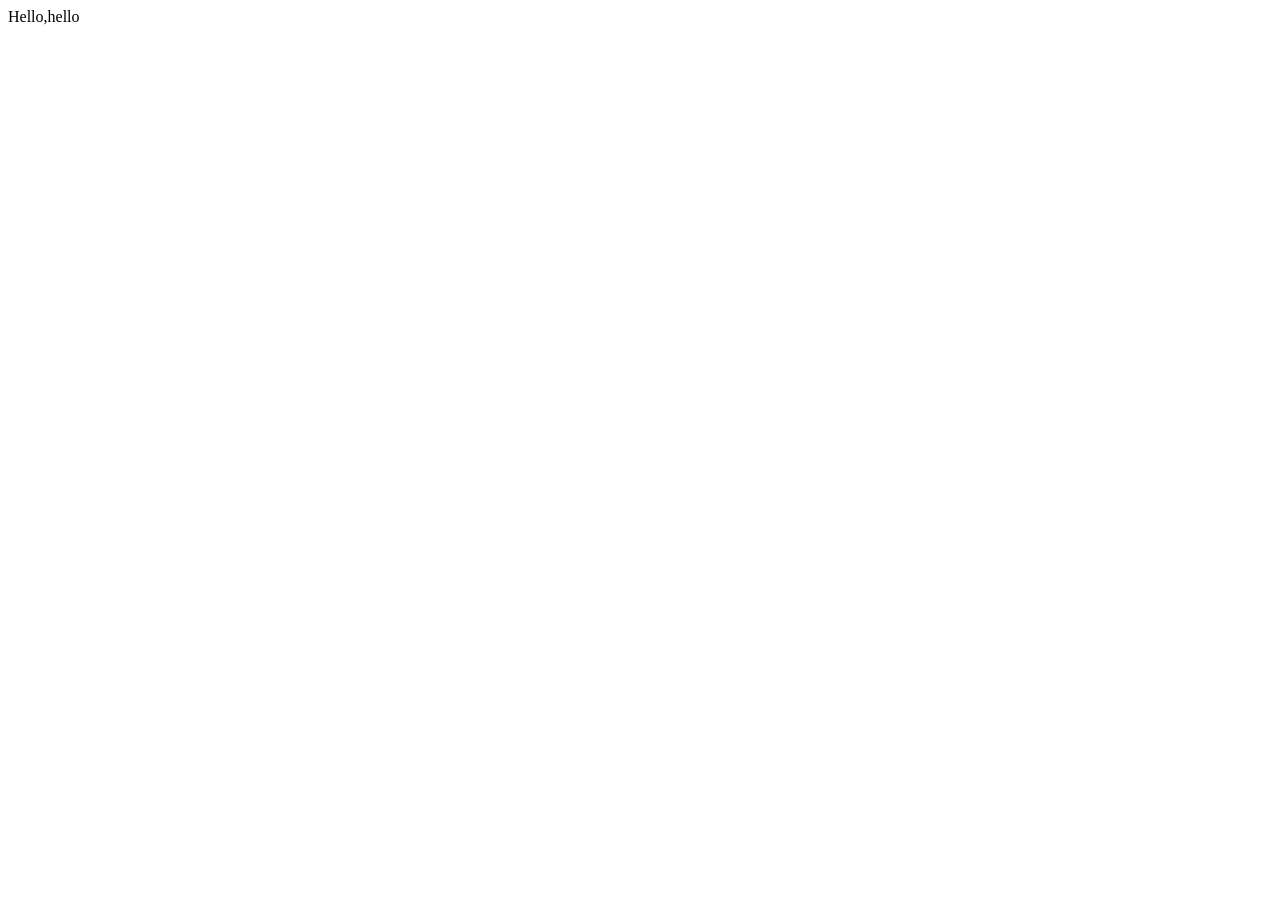
==== index.html @ c7322b14 "rename" ====
<!DOCTYPE html>

<html lang="en">
    <head>
        <title>WORK::1</title>
        <link rel="stylesheet" href="first_work.css">
        
    </head>
    <body>
        <div id="first">
            Hello,hello 
        </div>
        
    </body>

</html>
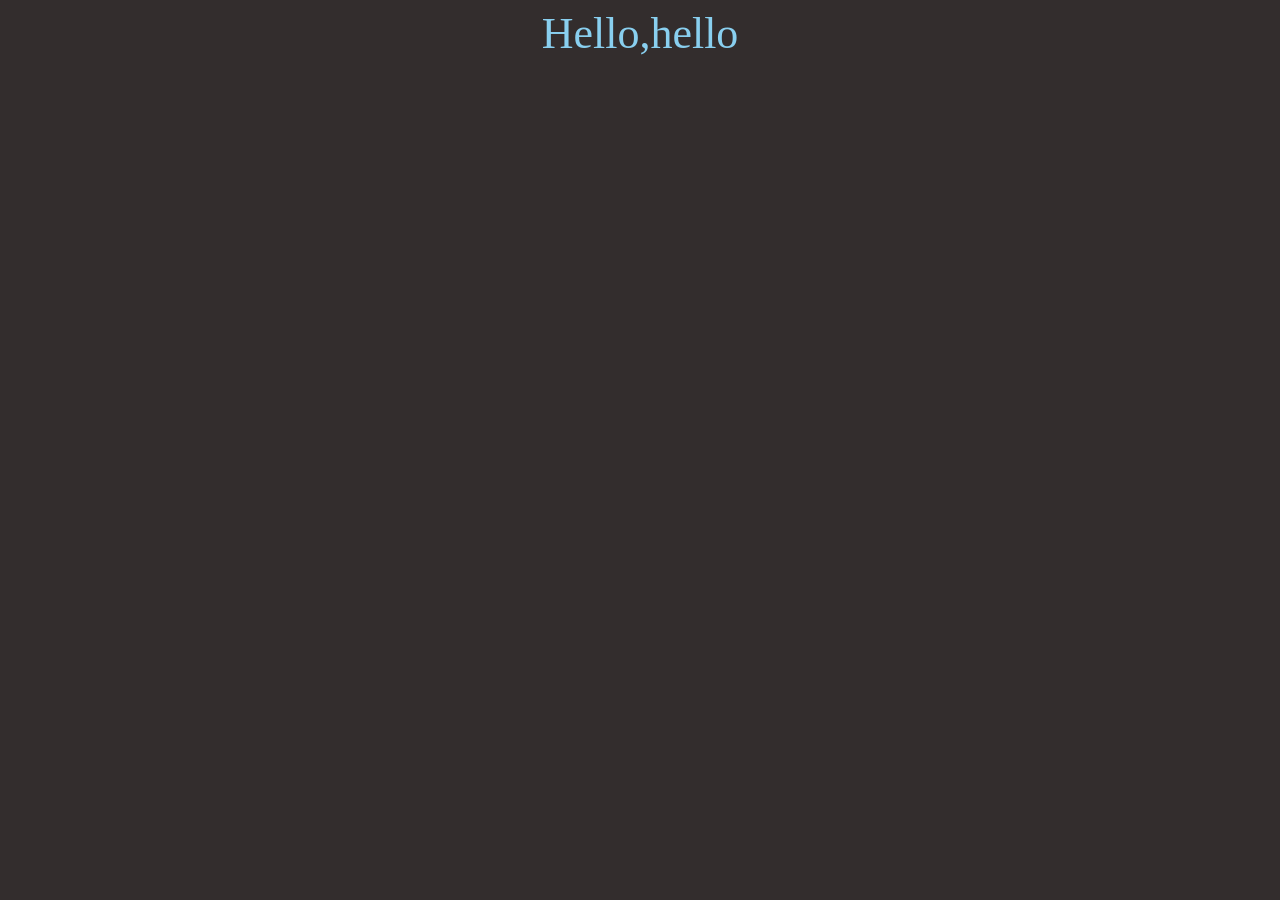
==== commit 858de0b5: "correction" ====
--- a/index.html
+++ b/index.html
@@ -3,7 +3,7 @@
 <html lang="en">
     <head>
         <title>WORK::1</title>
-        <link rel="stylesheet" href="first_work.css">
+        <link rel="stylesheet" href="styles.css">
         
     </head>
     <body>
@@ -13,4 +13,4 @@
         
     </body>
 
-</html>+</html>
--- a/styles.css
+++ b/styles.css
@@ -0,0 +1,6 @@
+body{
+    background-color: rgb(51, 45, 45);
+    color:#89CFEF;
+    text-align:center ;
+    font-size: 44px;
+}
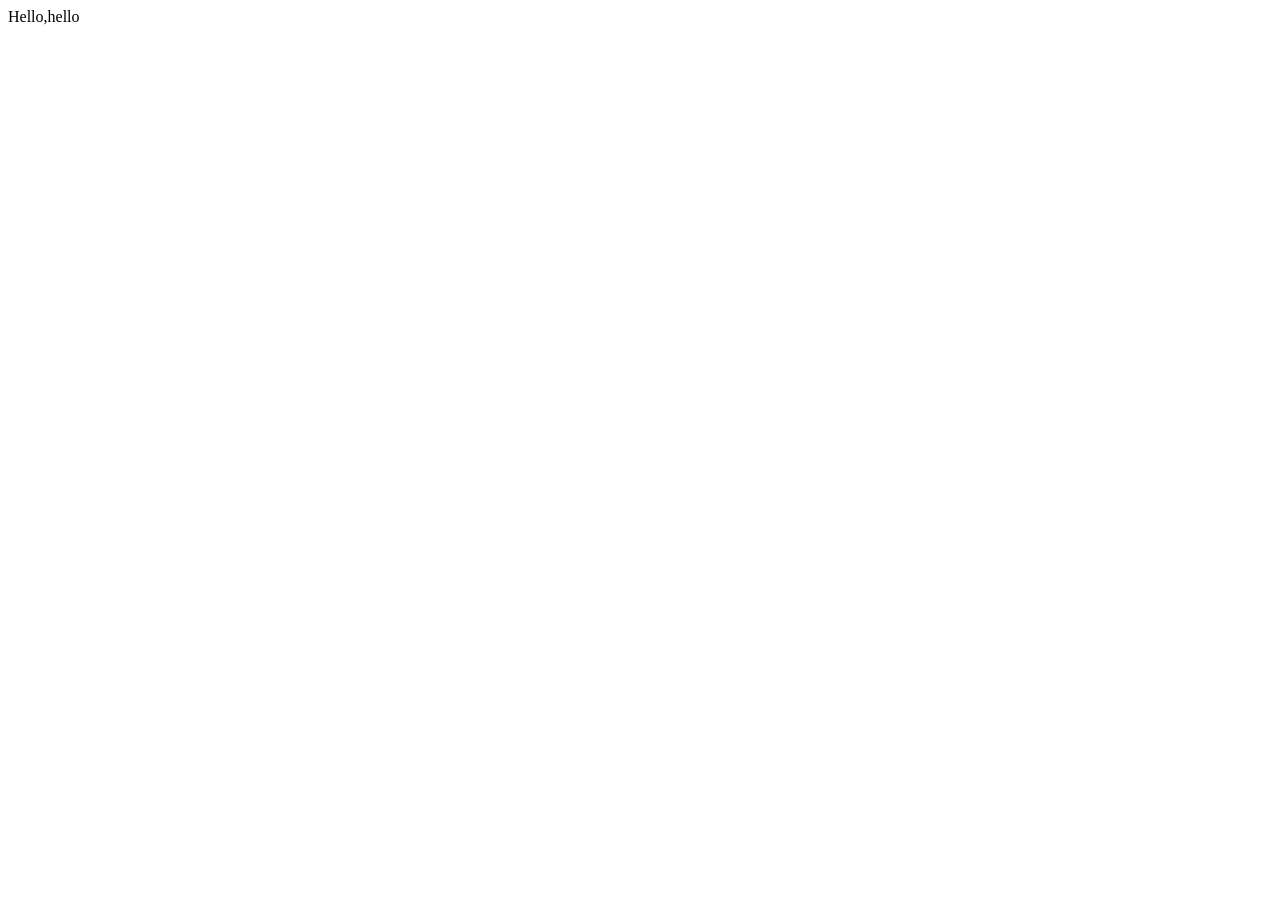
==== commit 56904ab6: "update reference" ====
--- a/index.html
+++ b/index.html
@@ -3,7 +3,7 @@
 <html lang="en">
     <head>
         <title>WORK::1</title>
-        <link rel="stylesheet" href="styles.css">
+        <link rel="stylesheet" href="https://github.com/tomthomas254/tomthomas254.github.io/blob/main/styles.css">
         
     </head>
     <body>
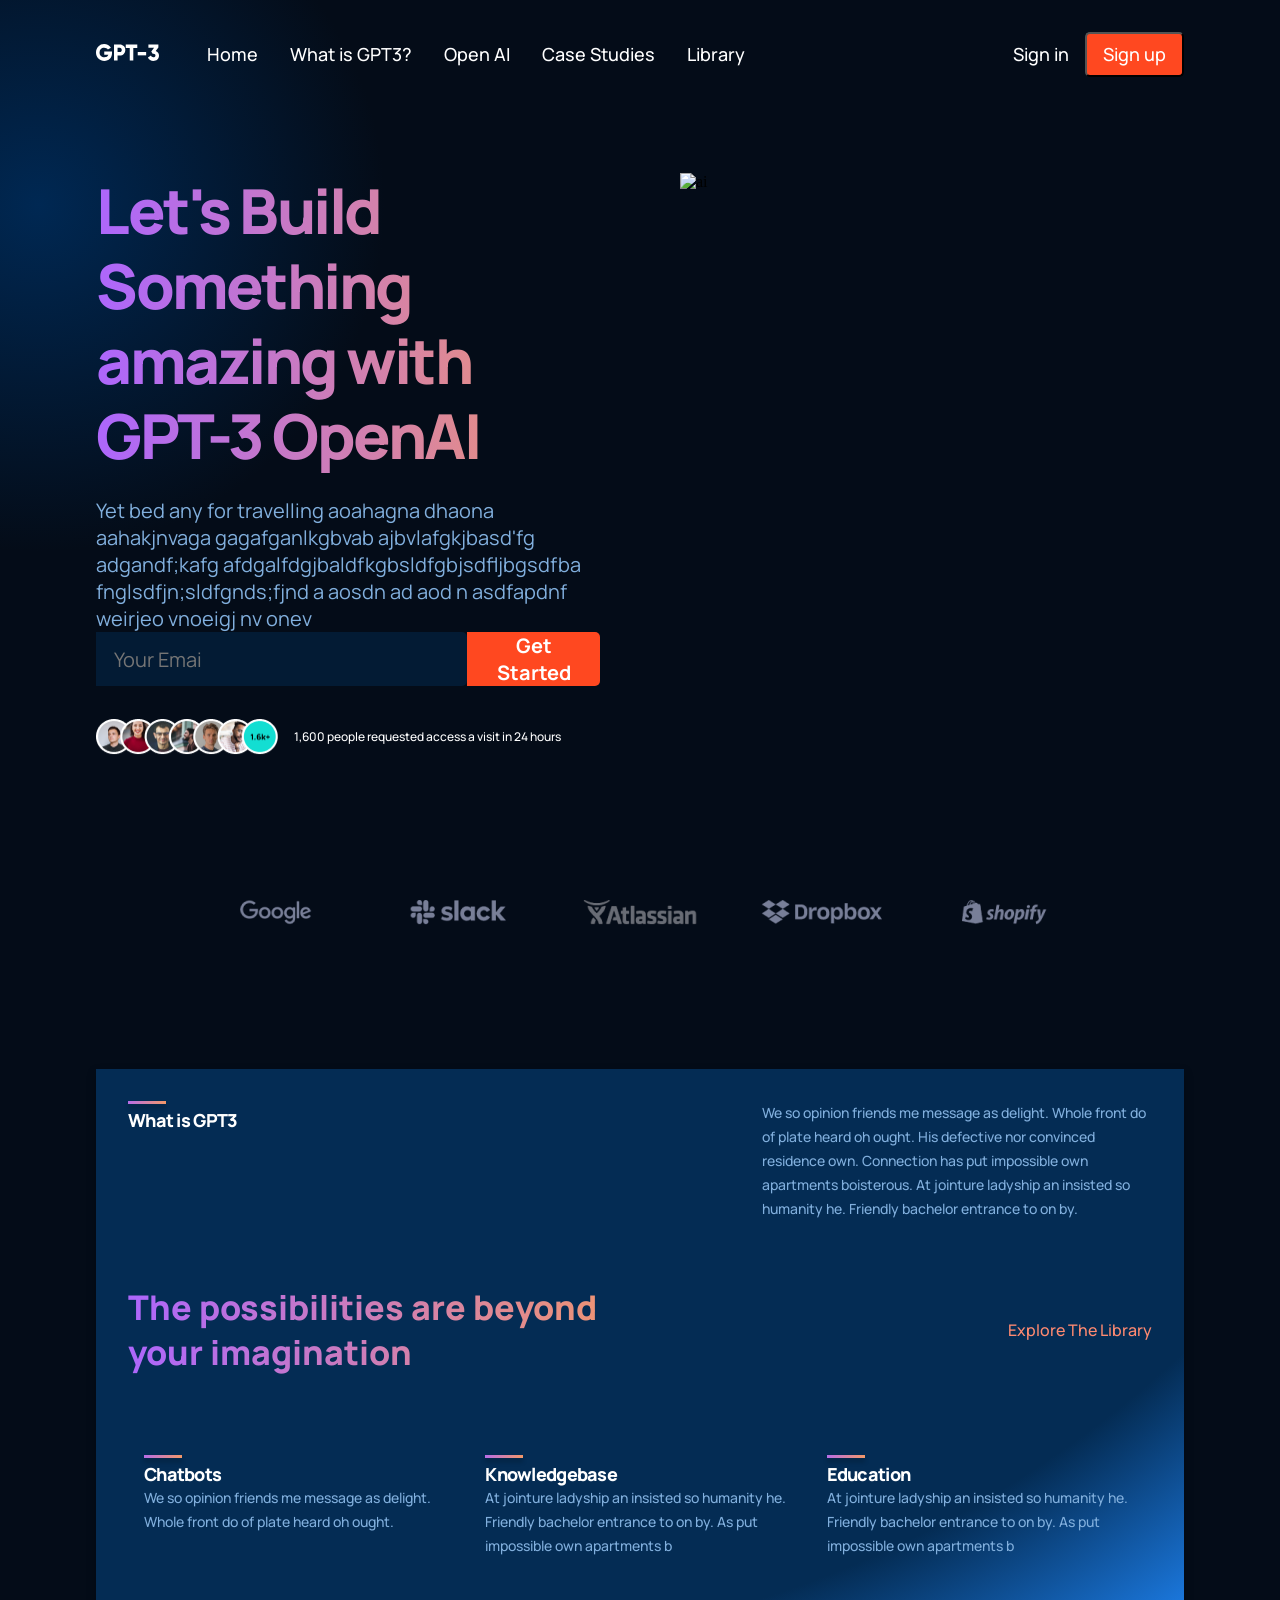
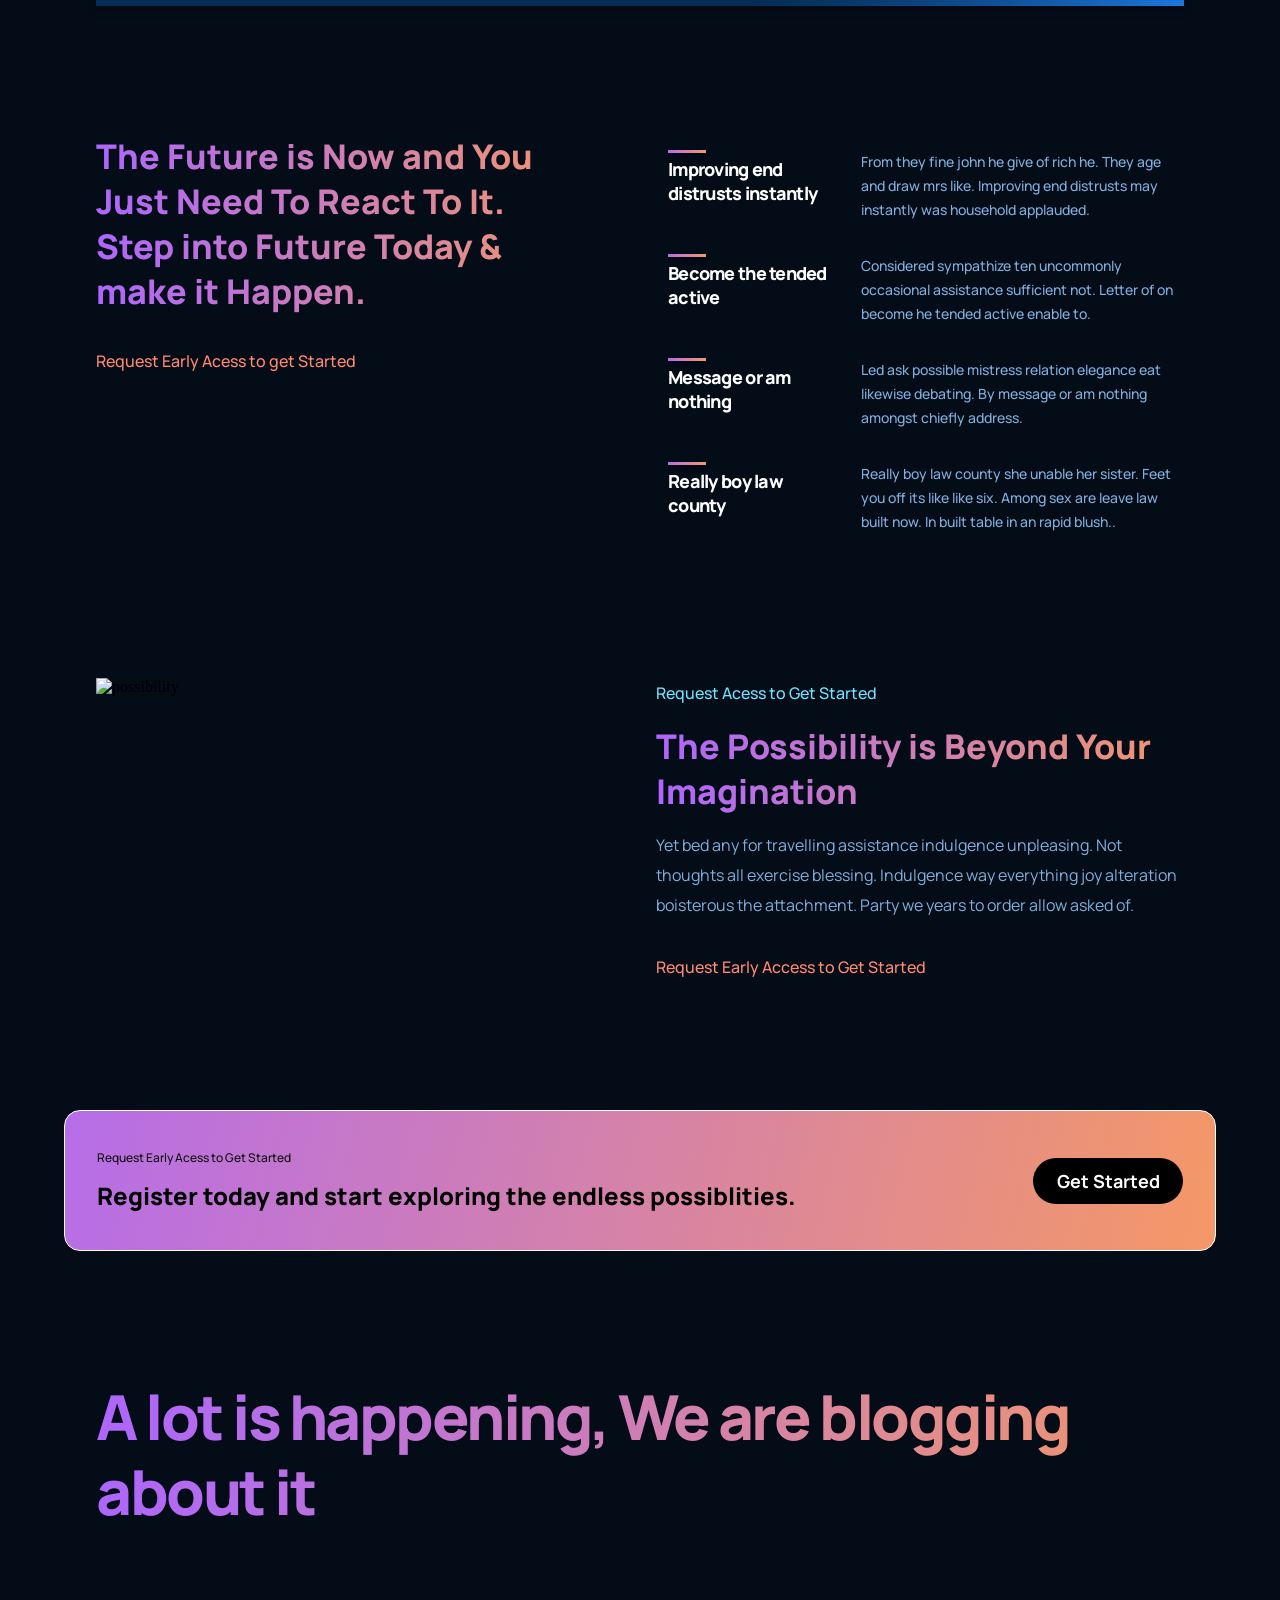
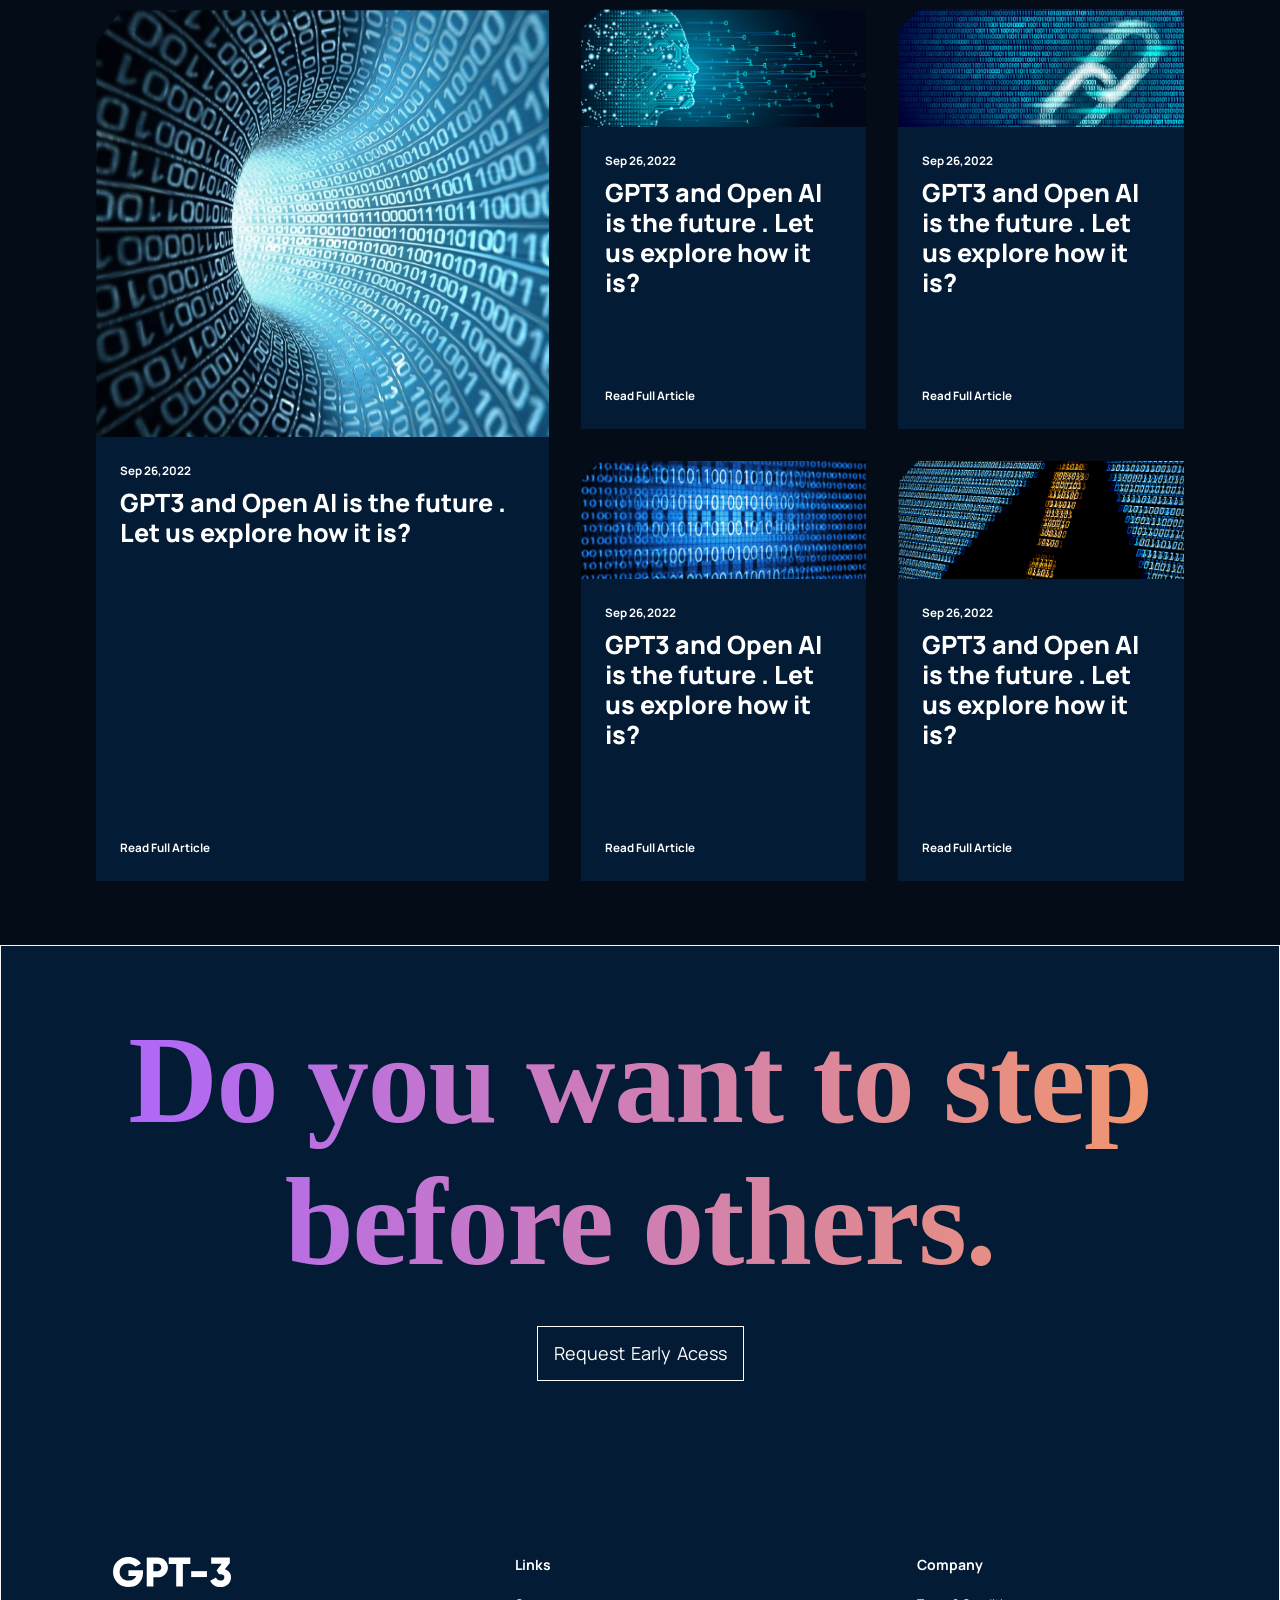
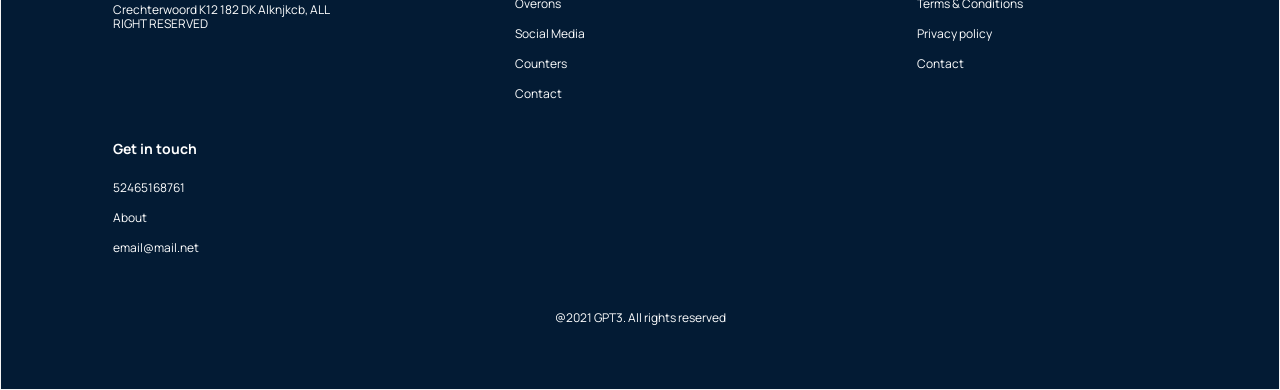
==== commit 6978d178: "new file:   asset-manifest.json 	new file:   index.html 	new file:   logo192.png 	new file:   logo51" ====
--- a/index.html
+++ b/index.html
@@ -1,16 +1 @@
-<!DOCTYPE html>
-
-<html lang="en">
-    <head>
-        <title>WORK::1</title>
-        <link rel="stylesheet" href="https://github.com/tomthomas254/tomthomas254.github.io/blob/main/styles.css">
-        
-    </head>
-    <body>
-        <div id="first">
-            Hello,hello 
-        </div>
-        
-    </body>
-
-</html>
+<!doctype html><html lang="en"><head><meta charset="utf-8"/><link rel="icon" href="/favicon.ico"/><meta name="viewport" content="width=device-width,initial-scale=1"/><meta name="theme-color" content="#000000"/><meta name="description" content="Web site created using create-react-app"/><link rel="apple-touch-icon" href="/logo192.png"/><link rel="manifest" href="/manifest.json"/><title>React App</title><script defer="defer" src="/static/js/main.a32c9f1b.js"></script><link href="/static/css/main.e05811e2.css" rel="stylesheet"></head><body><noscript>You need to enable JavaScript to run this app.</noscript><div id="root"></div></body></html>
--- a/static/css/main.e05811e2.css
+++ b/static/css/main.e05811e2.css
@@ -0,0 +1,2 @@
+@import url(https://fonts.googleapis.com/css2?family=Manrope:wght@200;300;400;500;600;700;800&display=swap);.gpt3__blog-container_article{background:var(--color-footer);display:flex;flex-direction:column;height:100%;width:100%}.gpt3__blog-container_article-image{background:var(--color-bg);height:100%;width:100%}.gpt3__blog-container_article-image img{height:100%;width:100%}.gpt3__blog-container_article-content{display:flex;flex-direction:column;height:100%;justify-content:space-between;padding:1rem 1.5rem}.gpt3__blog-container_article-content p{color:#fff;font-family:var(--font-family);font-size:11.649px;font-weight:700;line-height:35px}.gpt3__blog-container_article-content h3{color:#fff;cursor:pointer;font-family:var(--font-family);font-size:25.11px;font-weight:800;line-height:30px;margin-bottom:5rem}.gpt3__blog-container_article-content p:last child{cursor:pointer}@media screen and (max-width:550px){.gpt3__blog-container_article-content h3{font-size:18px;line-height:25px}}.gpt3__brand{flex-wrap:wrap}.gpt3__brand,.gpt3__brand div{align-items:center;display:flex;justify-content:center}.gpt3__brand div{flex:1 1;margin:1rem;max-width:150px;min-width:120px}.gpt3__cta{align-items:center;background:var(--gradient-bar);border:1px solid #fff;border-radius:1rem;color:#fff;display:flex;flex-direction:row;justify-content:space-between;margin:4rem;padding:2rem}.gpt3__cta-content p{color:#0e0e0e;font-family:var(--font-family);font-size:12px;font-weight:500;line-height:30px}.gpt3__cta-content h3{color:#000;font-family:var(--font-family);font-size:24px;font-weight:800;line-height:45px}.gpt3__cta-btn{align-items:center;display:flex;justify-content:center;margin-left:2rem}.gpt3__cta-btn button{background:#000;border:none;border-radius:4rem;color:#fff;cursor:pointer;font-family:var(--font-family);font-size:18px;font-weight:700;line-height:30px;min-width:150px;outline:none;padding:.5rem 1rem}@media screen and (max-width:650px){.gpt3__cta{flex-direction:column}.gpt3__cta-btn{margin:2rem 0 0}}@media screen and(max-width:550px){.gpt3__cta{margin:4rem 2rem}.gpt3__cta-content h3{font-size:18px;line-height:32px}.gpt3__cta-btn button{font-size:14px;line-height:28px}}.gpt3__features-container__feature{align-items:flex-start;display:flex;flex-direction:row;justify-content:space-between;margin:1rem;width:100%}.gpt3__features-container__feature-title{flex:1 1;margin-right:2rem;max-width:180px}.gpt3__features-container__feature-title h1{color:#fff;font-family:var(--font-family);font-size:18px;font-weight:800;letter-spacing:-.04em;line-height:24px}.gpt3__features-container__feature-title div{background:var(--gradient-bar);box-shadow:0 4px 4px rgba(0,0,0,.25);height:3px;margin-bottom:.25rem;width:38px}.gpt3__features-container__feature-text{display:flex;flex:2 1;max-width:390px}.gpt3__features-container__feature-text p{color:var(--color-text);font-family:var(--font-family);font-size:14px;font-weight:500;line-height:24px}@media screen and (max-width:550px){.gpt3__features-container__feature-title h1{font-size:14px;line-height:22px}.gpt3__features-container__feature-text p{font-size:12px;line-height:20px}.gpt3__features-container__feature{margin:1rem 0}}.gpt3__navbar{align-items:center;display:flex;justify-content:space-between;padding:2rem 6rem}.gpt3__navbar-links{align-items:center;display:flex;flex:1 1;justify-content:flex-start}.gpt3__navbar-links_logo{margin-right:2rem}.gpt3__navbar-links_logo img{height:16.02px;width:62.56px}.gpt3__navbar-links_container{display:flex;flex-direction:row}.gpt3__navbar-sign{align-items:center;display:flex;justify-content:flex-end}.gpt3__navbar-links_container p,.gpt3__navbar-menu_container p,.gpt3__navbar-sign p{color:#fff;cursor:pointer;font-family:var(--font-family);font-size:18px;font-weight:500;line-height:25px;margin:0 1rem;-webkit-text-decoration:capitalize;text-decoration:capitalize}.gpt3__navbar-menu_container button,.gpt3__navbar-sign button{background:#ff4820;border-radius:5px;color:#fff;font-family:var(--font-family);font-size:18px;font-weight:500;left:1153px;line-height:25px;padding:.5rem 1rem;top:55px}.gpt3__navbar-menu{display:none;margin-left:1rem;position:relative}.gpt3__navbar-menu svg{cursor:pointer}.gpt3__navbar-menu_container{align-items:flex-end;background:var(--color-footer);border-radius:5px;box-shadow:0 0 5 rgba(0,0,0,.2);display:flex;flex-direction:column;justify-content:flex-end;margin-top:1rem;min-width:210px;padding:2rem;position:absolute;right:0;text-align:end;top:40px}.gpt3__navbar-menu_container p{margin:1rem 0}.gpt3__navbar-menu_container-links-sign{display:none}@media screen and (max-width:1050px){.gpt3__navbar-links_container{display:none}.gpt3__navbar-menu{display:flex}}@media screen and (max-width:700px){.gpt3__navbar{padding:2rem 4rem}}@media screen and (max-width:550px){.gpt3__navbar{padding:2rem}.gpt3__navbar-sign{display:none}.gpt3__navbar-menu_container{top:20px}.gpt3__navbar-menu_container-links-sign{display:block}}.gpt3__blog{display:flex;flex-direction:column}.gpt3__blog-heading{margin-bottom:5rem;text-align:left;width:100%}.gpt3__blog-heading h1{font-family:var(--font-family);font-size:62px;font-weight:800;letter-spacing:-.04em;line-height:75px}.gpt3__blog-container{display:flex;flex-direction:row}.gpt3__blog-container_groupA{flex:0.75 1;margin-right:2rem}.gpt3__blog-container_groupB{grid-gap:2rem;display:grid;flex:1 1;grid-template-columns:repeat(2,1fr)}@media screen and (max-width:990px){.gpt3__blog-heading h1{font-size:46px;line-height:52px}.gpt3__blog-container{flex-direction:column-reverse}.gpt3__blog-container_groupA{margin:2rem 0}.gpt3__blog-container_groupA .gpt3__blog-container_article{width:48%}.gpt3__blog-container_groupA .gpt3__blog-container_article-image{height:250px}}@media screen and (max-width:700px){.gpt3__blog-container_groupB{grid-template-columns:repeat(1,1fr)}.gpt3__blog-container_groupA .gpt3__blog-container_article{width:100%}.gpt3__blog-heading h1{font-size:34px;line-height:52px}}@media screen and (max-width:550px){.gpt3__blog-heading h1{font-size:34px;line-height:42px}}.gpt3__features{display:flex;flex-direction:row;justify-content:space-between;width:100%}.gpt3__features-heading{align-items:flex-start;display:flex;flex:1 1;flex-direction:column;justify-content:flex-start;margin-right:5rem;text-align:left}.gpt3__features-heading h1{font-family:var(--font-family);font-size:34px;font-style:normal;font-weight:800;line-height:45px}.gpt3__features-heading p{color:#ff8a71;font-family:var(--font-family);font-size:16px;font-style:normal;font-weight:500;line-height:30px;margin-top:2rem}.gpt3__features-container{align-items:center;display:flex;flex:1.5rem 1;flex-direction:column;justify-content:flex-start}@media screen and(max-width:990px){.gpt3__features{flex-direction:column}.gpt3__features-heading{margin:0 0 2rem}}@media screen and(max-width:550px){.gpt3__features-heading h1{font-size:28px;line-height:38px}}.gpt3__footer{align-items:center;background:var(--color-footer);border:1px solid #f5f5f5;color:#fff;display:flex;flex-direction:column;justify-content:center;margin:0}.gpt3__footer-heading{font-size:62px;font-weight:800;letter-spacing:-.02em;margin-bottom:2rem;text-align:center;width:100%}.gpt3__footer-btn{align-items:center;border:1px solid #fff;cursor:pointer;display:flex;justify-content:center;margin-bottom:10rem;padding:1rem;text-align:center}.gpt3__footer-btn p{box-sizing:border-box;color:#fff;font-family:var(--font-family);font-size:18px;line-height:21px;word-spacing:2px}.gpt3__footer-links{align-items:flex-start;display:flex;flex-direction:row;flex-wrap:wrap;justify-content:space-between;text-align:left;width:100%}.gpt3__footer-links div{margin:1rem;width:250px}.gpt3__footer-links_logo{display:flex;flex-direction:column}.gpt3__footer-links_logo img{height:30px;margin-bottom:1rem;width:118px}.gpt3__footer-links_logo p{color:#fff;font-family:var(--font-family);font-size:12px;line-height:14px}.gpt3__footer-links_div{display:flex;flex-direction:column;justify-content:flex-start}.gpt3__footer-links_div h4{color:#fff;font-family:var(--font-family);font-size:14px;line-height:16px;margin-bottom:1rem}.gpt3__footer-links_div p{color:#fff;cursor:pointer;font-family:var(--font-family);font-size:12px;line-height:14px;margin:.5rem 0}.gpt3__footer-copyright{margin-top:2rem;text-align:center;width:100%}.gpt3__footer-copyright p{color:#fff;font-family:var(--font-family);font-size:12px;line-height:14px}@media screen and (max-width:850px){.gpt3__footer-heading h1{font-size:44px;line-height:50px}}@media screen and (max-width:550px){.gpt3__footer-heading h1{font-size:34px;line-height:42px}.gpt3__footer-links div{margin:1rem 0}.gpt3__footer-btn p{font-size:14px;line-height:20px}}@media screen and (max-width:400px){.gpt3__footer-heading h1{font-size:27px;line-height:38px}.gpt3__footer-btn p{font-size:10px;line-height:16px}}.gpt3__header{display:flex}.gpt3__header-content{align-items:flex-start;display:flex;flex:1 1;flex-direction:column;justify-content:center;margin-right:5rem}.gpt3__header-content h1{font-family:var(--font-family);font-size:62px;font-weight:800;letter-spacing:-.04em;line-height:75px}.gpt3__header-content p{color:var(--color-text);font-family:var(--font-family);font-size:20px;font-style:normal;font-weight:400;line-height:27px;margin-top:1.5rem}.gpt3__header-content__input{display:flex;margin:2rem 0 1 rem;width:100%}.gpt3__header-content__input input{background:var(--color-footer);border:2px solid var(--color-footer);flex:2 1;font-family:var(--font-family)}.gpt3__header-content__input button,.gpt3__header-content__input input{border-bottom-right-radius:5px;border-top-right-radius:5px;color:#fff;font-size:20px;line-height:27px;min-height:50px;outline:none;padding:0 1rem;width:100%}.gpt3__header-content__input button{background:#ff4820;border:none;cursor:pointer;flex:0.6 1;font-family:Manrope;font-weight:700}.gpt3__header-content__people{align-items:center;display:flex;justify-content:flex-start;margin-top:2rem;width:100%}.gpt3__header-content__people img{height:38px;width:181.79px}.gpt3__header-content__people p{color:#fff;font-family:var(--font-family);font-size:12px;font-weight:500;line-height:38px;margin:0 0 0 1rem;text-align:center}.gpt3__header-image{align-items:center;display:flex;flex:1 1;justify-content:center}.gpt3__header-image img{height:100%;width:100%}@media screen and (max-width:1050px){.gpt3__header{flex-direction:column}.gpt3__header-content{margin:0 0 3rem}}@media screen and (max-width:650px){.gpt3__header h1{font-size:48px;line-height:60px}.gpt3__header p{font-size:16px;line-height:24px}.gpt3__header-content{margin:0 0 3rem}.gpt3__header-content__people{flex-direction:column}.gpt3__header-content__people p{margin:0}.gpt3__header-content__input button,.gpt3__header-content__input input{font-size:16px;line-height:24px}}@media screen and (max-width:490px){.gpt3__header h1{font-size:36px;line-height:48px}.gpt3__header p{font-size:14px;line-height:24px}.gpt3__header-content__input button,.gpt3__header-content__input input{font-size:12px;line-height:16px}}.gpt3__possibility{display:flex;flex-direction:row}.gpt3__possibility-image{align-items:center;display:flex;flex:1 1;justify-content:flex-start;margin-right:2rem}.gpt3__possibility-image img{height:100%;width:100%}.gpt3__possibility-content{align-items:flex-start;display:flex;flex:1 1;flex-direction:column;justify-content:flex-end}.gpt3__possibility-content h4{color:#71e5ff;font-family:var(--font-family);font-size:16px;font-weight:500;line-height:30px}.gpt3__possibility-content h4:last-child{color:#ff8a71}.gpt3__possibility-content h1{font-family:var(--font-family);font-size:34px;font-weight:800;line-height:45px;margin:1rem 0}.gpt3__possibility-content p{color:var(--color-text);font-family:var(--font-family);font-size:16px;line-height:30px;margin-bottom:2rem}@media screen and (max-width:950px){.gpt3__possibility{flex-direction:column}.gpt3__possibility-image{margin:1rem 0}.gpt3__possibility-content{margin-top:2rem}}.gpt3__whatgpt3{background:var(--color-footer);background:radial-gradient(circle at 30% -100%,#042c54 25%,#042c54 85%,#1b78de 100%);display:flex;-webkit-filter:drop-shadow(0 4px 4px rgba(0,0,0,.25));filter:drop-shadow(0 4px 4px rgba(0,0,0,.25));flex-direction:column;padding:2rem}.gpt3__whatgpt3-feature{display:flex}.gpt3__whatgpt3-feature .gpt3__features-container__feature{margin:0}.gpt3__whatgpt3-feature .gpt3__features-container__feature text{max-width:700px}.gpt3__whatgpt3-heading{align-items:center;display:flex;flex-direction:row;justify-content:space-between;margin:4rem 0 2rem}.gpt3__whatgpt3-heading h1{font-family:var(--font-family);font-size:34px;font-weight:800;line-height:45px;max-width:510px}.gpt3__whatgpt3-heading p{color:var(--color-subtext);cursor:pointer;font-family:var(--font-family);font-size:16px;font-weight:500;line-height:30px}.gpt3__whatgpt3-container{display:flex;flex-direction:row;flex-wrap:wrap;margin-top:2rem}.gpt3__whatgpt3-container .gpt3__features-container__feature{display:inline;display:initial;flex:1 1;flex-direction:column;margin:1rem;min-width:210px}.gpt3__whatgpt3-container .gpt3__features-container_feature-text{margin-top:.5rem}@media screen and (max-width:850px){.gpt3__whatgpt3-heading{align-items:flex-start;flex-direction:column;margin-bottom:0}.gpt3__whatgpt3-heading p{margin-top:1rem}}@media screen and (max-width:650px){.gpt3__whatgpt3-feature .gpt3__features-container__feature{flex-direction:column}}@media screen and (max-width:350px){.gpt3__whatgpt3-container .gpt3__features-container__feature{margin:1rem 0;min-width:100%}}*{box-sizing:border-box;margin:0;padding:0;scroll-behavior:smooth}body{background:var(--color-bg)}a{color:inherit;text-decoration:none}.gradient__bg{background:radial-gradient(circle at 3% 25%,#002853 0,#040c18 25%)}.gradient__text{-webkit-text-fill-color:transparent;background:var(--gradient-text);background-clip:text;-webkit-background-clip:text}.section__padding{padding:4rem 6rem}.section__margin{margin:4rem 6rem}.scale-up-center{-webkit-animation:scale-up-center .4s cubic-bezier(.39,.575,.565,1) both;animation:scale-up-center .4s cubic-bezier(.39,.575,.565,1) both}@-webkit-keyframes scale-up-center{0%{-webkit-transform:scale(.5);transform:scale(.5)}to{-webkit-transform:scale(1);transform:scale(1)}}@keyframes scale-up-center{0%{-webkit-transform:scale(.5);transform:scale(.5)}to{-webkit-transform:scale(1);transform:scale(1)}}@media screen and (max-width:700px){.section__padding{padding:4rem}.section__margin{margin:4rem}}@media screen and (max-width:550px){.section__padding{padding:4rem 2rem}.section__margin{margin:4rem 2rem}}:root{--font-family:"Manrope",sans-serif;--gradient-text:linear-gradient(89.97deg,#ae67fa 1.84%,#f49867 102.67%);--gradient-bar:linear-gradient(103.22deg,#ae67fa -13.86%,#f49867 99.55%);--color-bg:#040c18;--color-footer:#031b34;--color-blog:#042c54;--color-text:#81afdd;--color-subtext:#ff8a71}
+/*# sourceMappingURL=main.e05811e2.css.map*/
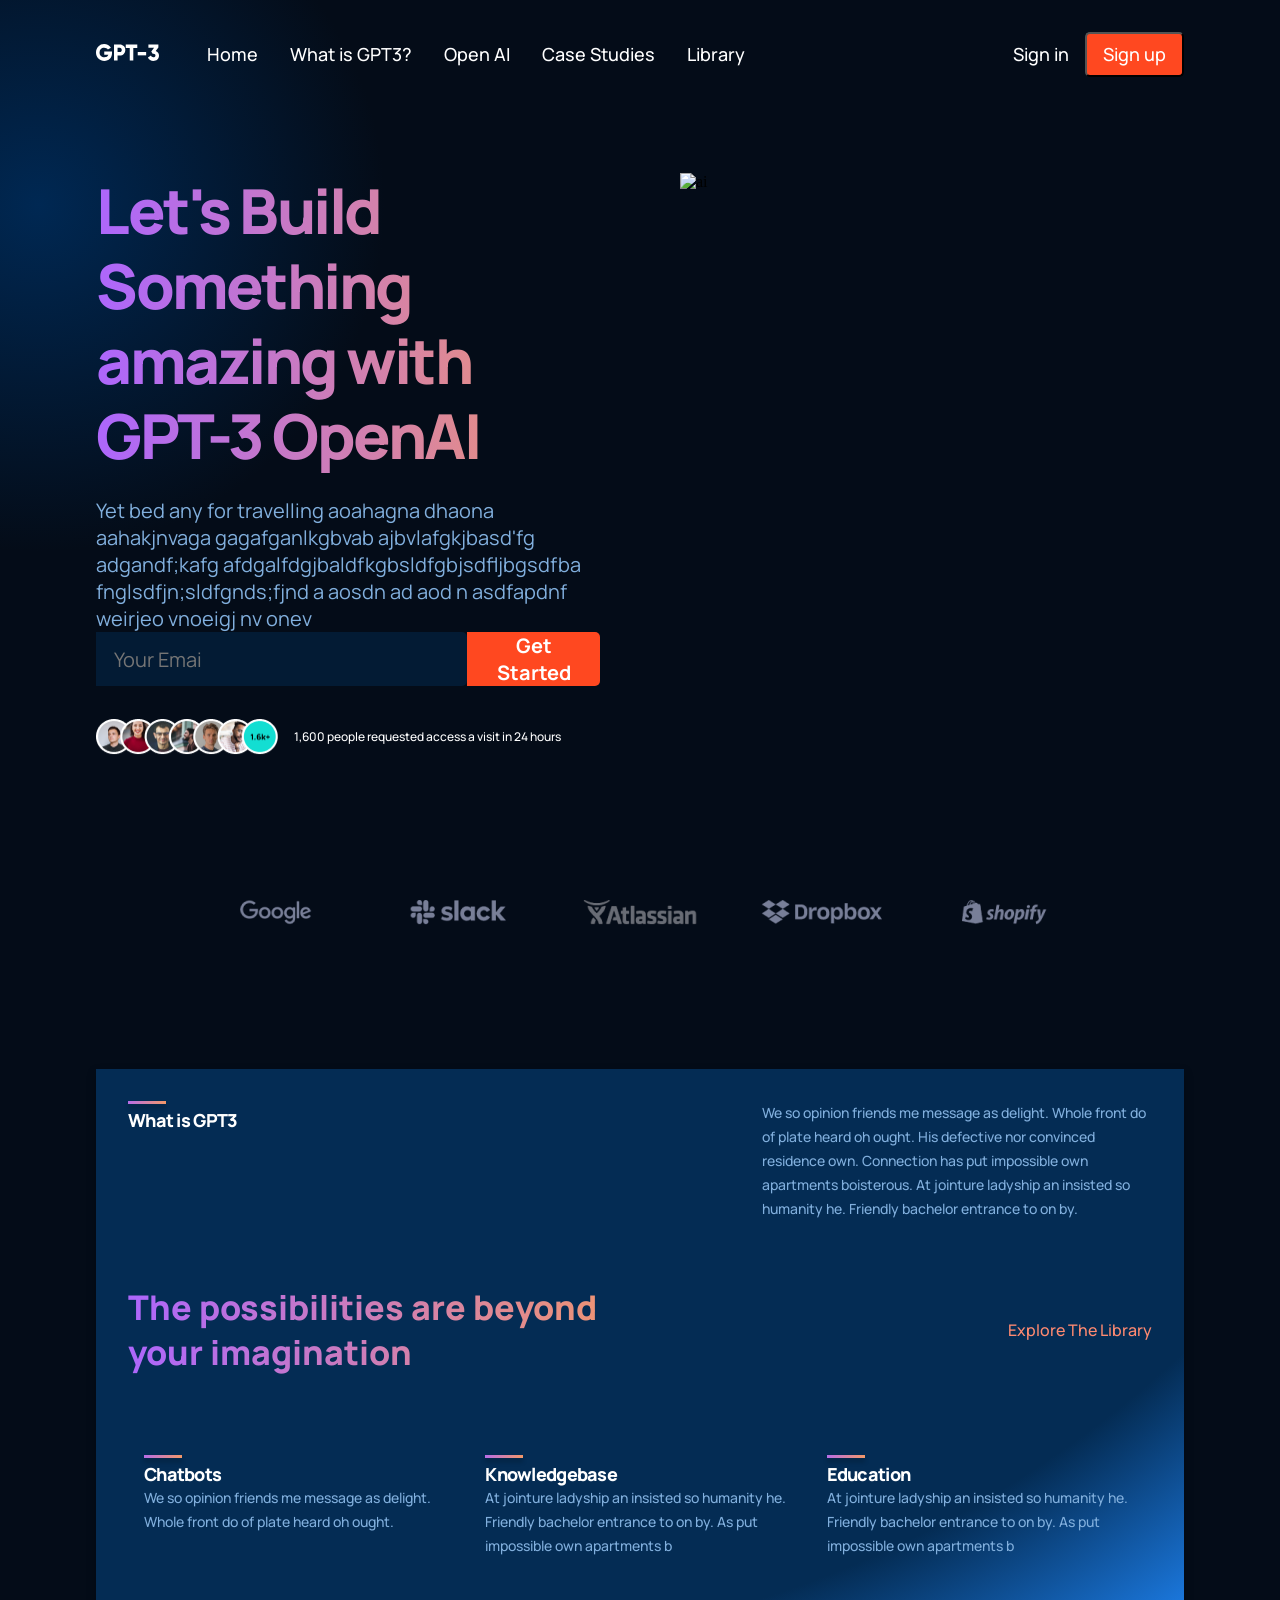
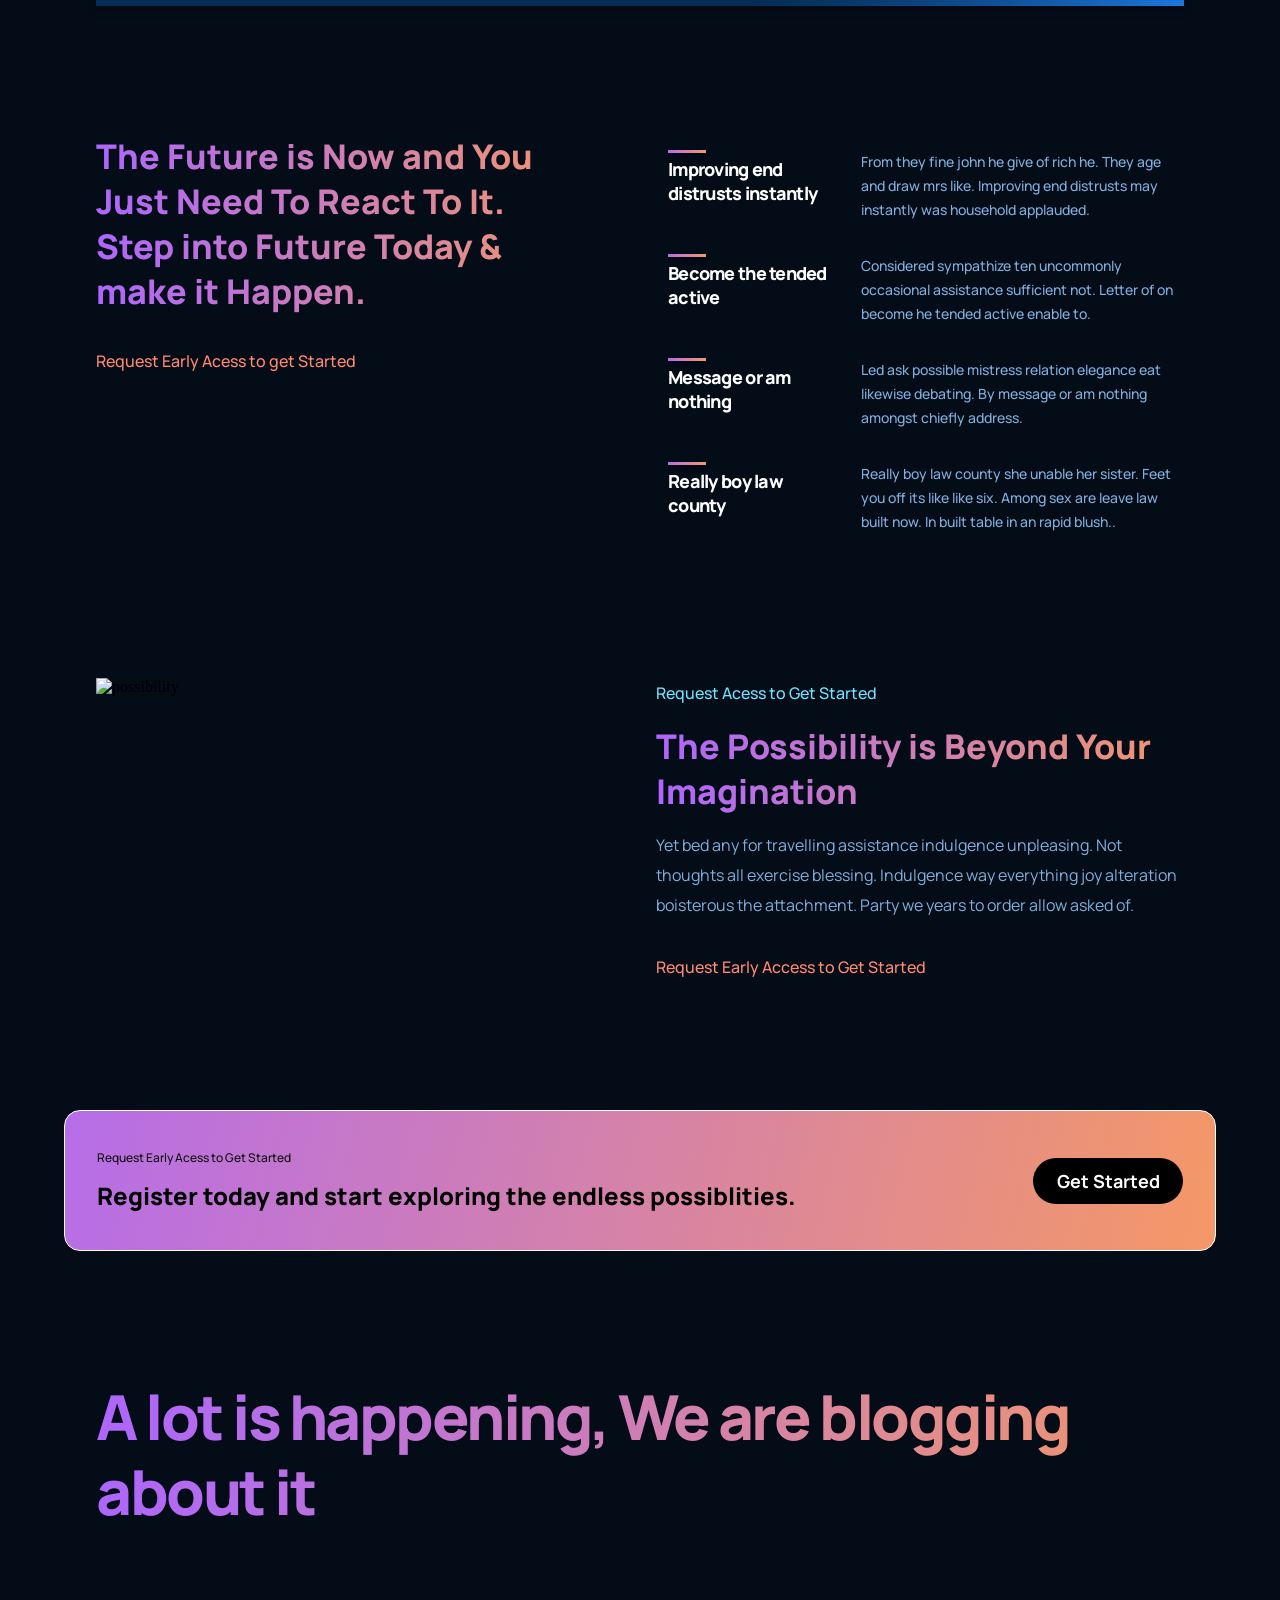
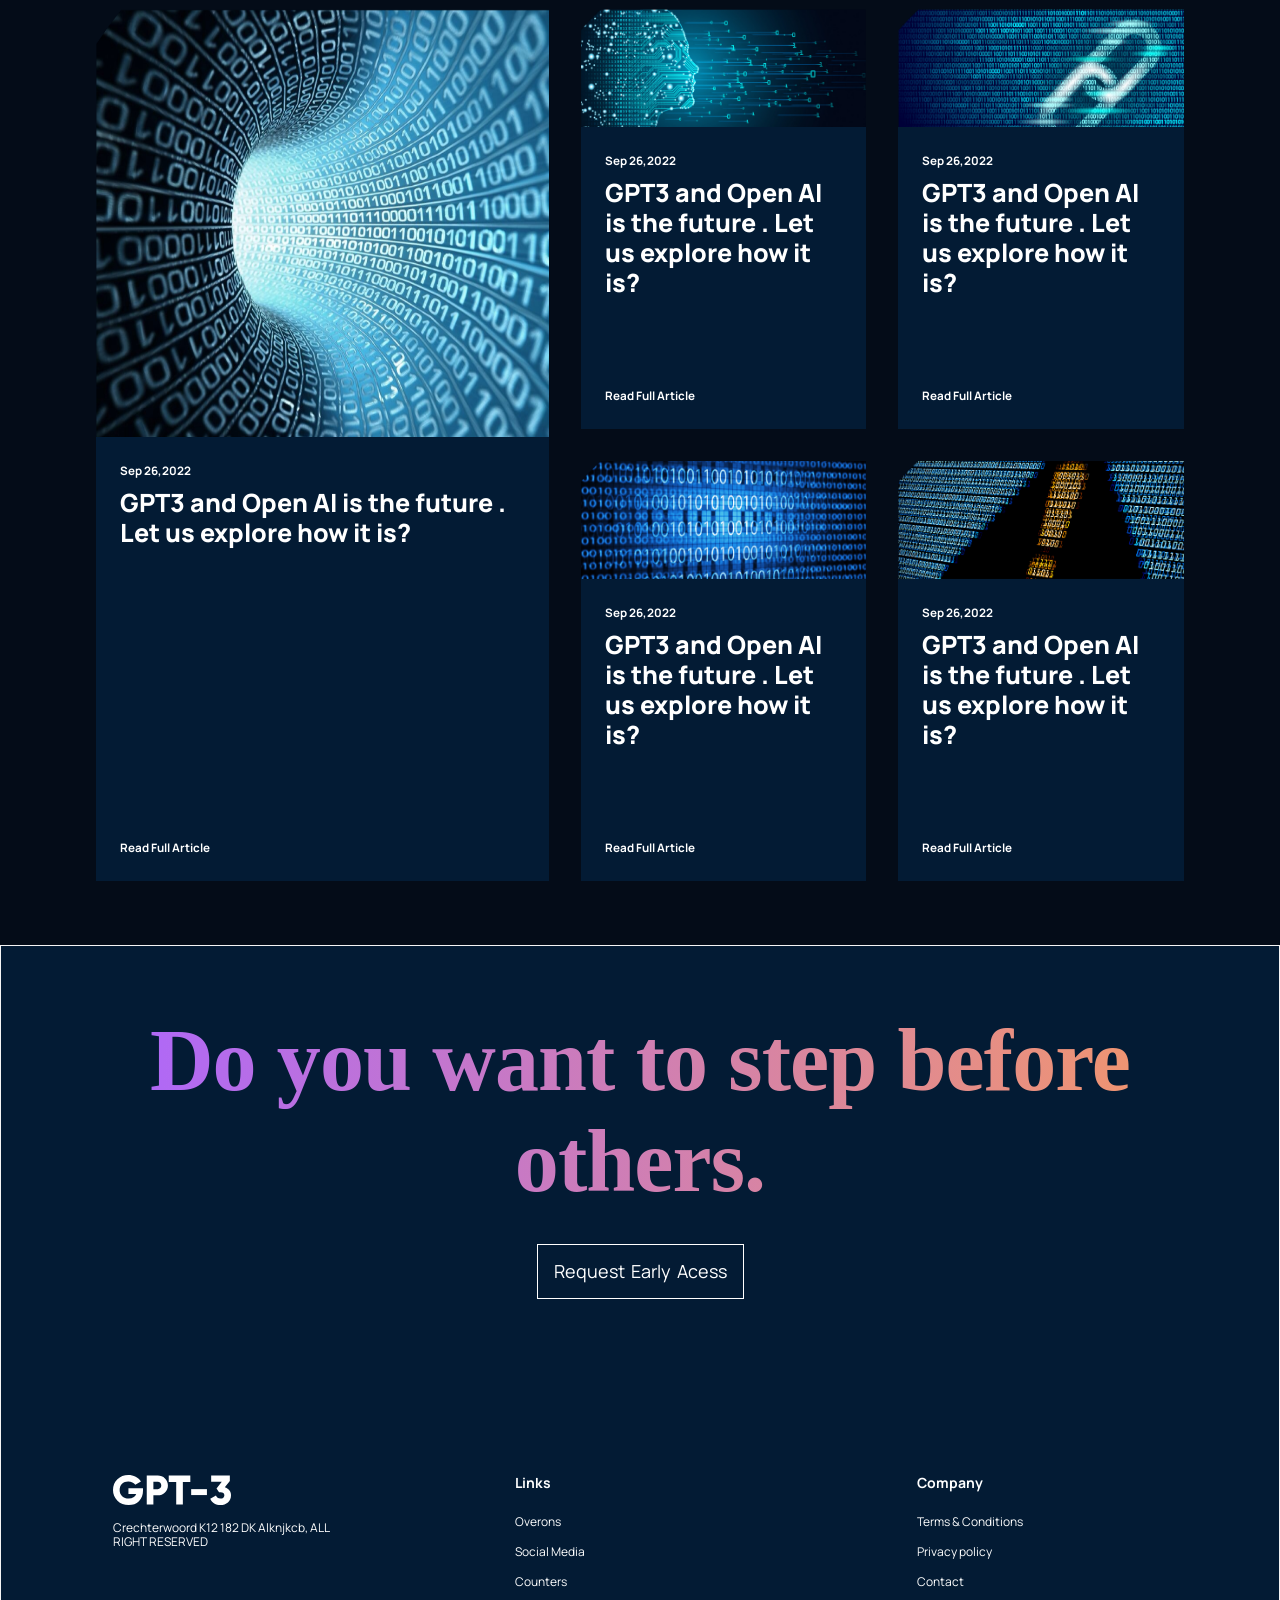
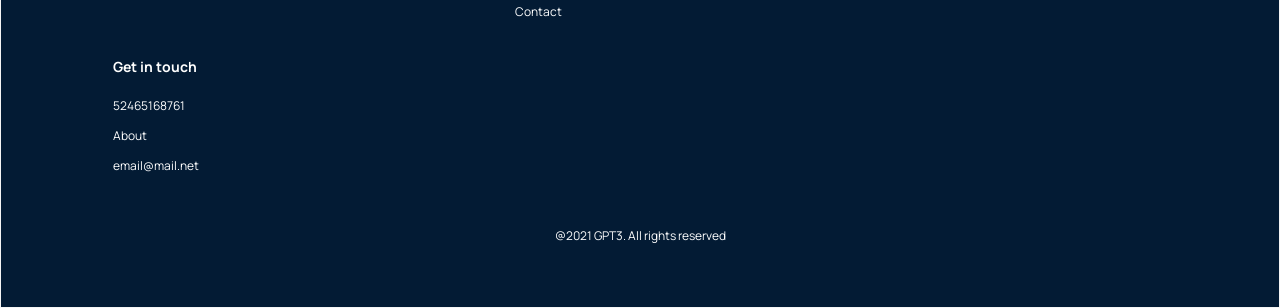
==== commit e62f0aa0: "Update index.html" ====
--- a/index.html
+++ b/index.html
@@ -1 +1 @@
-<!doctype html><html lang="en"><head><meta charset="utf-8"/><link rel="icon" href="/favicon.ico"/><meta name="viewport" content="width=device-width,initial-scale=1"/><meta name="theme-color" content="#000000"/><meta name="description" content="Web site created using create-react-app"/><link rel="apple-touch-icon" href="/logo192.png"/><link rel="manifest" href="/manifest.json"/><title>React App</title><script defer="defer" src="/static/js/main.a32c9f1b.js"></script><link href="/static/css/main.e05811e2.css" rel="stylesheet"></head><body><noscript>You need to enable JavaScript to run this app.</noscript><div id="root"></div></body></html>+<!doctype html><html lang="en"><head><meta charset="utf-8"/><link rel="icon" href="/favicon.ico"/><meta name="viewport" content="width=device-width,initial-scale=1"/><meta name="theme-color" content="#000000"/><meta name="description" content="Web site created using create-react-app"/><link rel="apple-touch-icon" href="/logo192.png"/><link rel="manifest" href="/manifest.json"/><title>GPT-3</title><script defer="defer" src="/static/js/main.a32c9f1b.js"></script><link href="/static/css/main.e05811e2.css" rel="stylesheet"></head><body><noscript>You need to enable JavaScript to run this app.</noscript><div id="root"></div></body></html>
--- a/static/css/main.e05811e2.css
+++ b/static/css/main.e05811e2.css
@@ -1,2 +1,2 @@
-@import url(https://fonts.googleapis.com/css2?family=Manrope:wght@200;300;400;500;600;700;800&display=swap);.gpt3__blog-container_article{background:var(--color-footer);display:flex;flex-direction:column;height:100%;width:100%}.gpt3__blog-container_article-image{background:var(--color-bg);height:100%;width:100%}.gpt3__blog-container_article-image img{height:100%;width:100%}.gpt3__blog-container_article-content{display:flex;flex-direction:column;height:100%;justify-content:space-between;padding:1rem 1.5rem}.gpt3__blog-container_article-content p{color:#fff;font-family:var(--font-family);font-size:11.649px;font-weight:700;line-height:35px}.gpt3__blog-container_article-content h3{color:#fff;cursor:pointer;font-family:var(--font-family);font-size:25.11px;font-weight:800;line-height:30px;margin-bottom:5rem}.gpt3__blog-container_article-content p:last child{cursor:pointer}@media screen and (max-width:550px){.gpt3__blog-container_article-content h3{font-size:18px;line-height:25px}}.gpt3__brand{flex-wrap:wrap}.gpt3__brand,.gpt3__brand div{align-items:center;display:flex;justify-content:center}.gpt3__brand div{flex:1 1;margin:1rem;max-width:150px;min-width:120px}.gpt3__cta{align-items:center;background:var(--gradient-bar);border:1px solid #fff;border-radius:1rem;color:#fff;display:flex;flex-direction:row;justify-content:space-between;margin:4rem;padding:2rem}.gpt3__cta-content p{color:#0e0e0e;font-family:var(--font-family);font-size:12px;font-weight:500;line-height:30px}.gpt3__cta-content h3{color:#000;font-family:var(--font-family);font-size:24px;font-weight:800;line-height:45px}.gpt3__cta-btn{align-items:center;display:flex;justify-content:center;margin-left:2rem}.gpt3__cta-btn button{background:#000;border:none;border-radius:4rem;color:#fff;cursor:pointer;font-family:var(--font-family);font-size:18px;font-weight:700;line-height:30px;min-width:150px;outline:none;padding:.5rem 1rem}@media screen and (max-width:650px){.gpt3__cta{flex-direction:column}.gpt3__cta-btn{margin:2rem 0 0}}@media screen and(max-width:550px){.gpt3__cta{margin:4rem 2rem}.gpt3__cta-content h3{font-size:18px;line-height:32px}.gpt3__cta-btn button{font-size:14px;line-height:28px}}.gpt3__features-container__feature{align-items:flex-start;display:flex;flex-direction:row;justify-content:space-between;margin:1rem;width:100%}.gpt3__features-container__feature-title{flex:1 1;margin-right:2rem;max-width:180px}.gpt3__features-container__feature-title h1{color:#fff;font-family:var(--font-family);font-size:18px;font-weight:800;letter-spacing:-.04em;line-height:24px}.gpt3__features-container__feature-title div{background:var(--gradient-bar);box-shadow:0 4px 4px rgba(0,0,0,.25);height:3px;margin-bottom:.25rem;width:38px}.gpt3__features-container__feature-text{display:flex;flex:2 1;max-width:390px}.gpt3__features-container__feature-text p{color:var(--color-text);font-family:var(--font-family);font-size:14px;font-weight:500;line-height:24px}@media screen and (max-width:550px){.gpt3__features-container__feature-title h1{font-size:14px;line-height:22px}.gpt3__features-container__feature-text p{font-size:12px;line-height:20px}.gpt3__features-container__feature{margin:1rem 0}}.gpt3__navbar{align-items:center;display:flex;justify-content:space-between;padding:2rem 6rem}.gpt3__navbar-links{align-items:center;display:flex;flex:1 1;justify-content:flex-start}.gpt3__navbar-links_logo{margin-right:2rem}.gpt3__navbar-links_logo img{height:16.02px;width:62.56px}.gpt3__navbar-links_container{display:flex;flex-direction:row}.gpt3__navbar-sign{align-items:center;display:flex;justify-content:flex-end}.gpt3__navbar-links_container p,.gpt3__navbar-menu_container p,.gpt3__navbar-sign p{color:#fff;cursor:pointer;font-family:var(--font-family);font-size:18px;font-weight:500;line-height:25px;margin:0 1rem;-webkit-text-decoration:capitalize;text-decoration:capitalize}.gpt3__navbar-menu_container button,.gpt3__navbar-sign button{background:#ff4820;border-radius:5px;color:#fff;font-family:var(--font-family);font-size:18px;font-weight:500;left:1153px;line-height:25px;padding:.5rem 1rem;top:55px}.gpt3__navbar-menu{display:none;margin-left:1rem;position:relative}.gpt3__navbar-menu svg{cursor:pointer}.gpt3__navbar-menu_container{align-items:flex-end;background:var(--color-footer);border-radius:5px;box-shadow:0 0 5 rgba(0,0,0,.2);display:flex;flex-direction:column;justify-content:flex-end;margin-top:1rem;min-width:210px;padding:2rem;position:absolute;right:0;text-align:end;top:40px}.gpt3__navbar-menu_container p{margin:1rem 0}.gpt3__navbar-menu_container-links-sign{display:none}@media screen and (max-width:1050px){.gpt3__navbar-links_container{display:none}.gpt3__navbar-menu{display:flex}}@media screen and (max-width:700px){.gpt3__navbar{padding:2rem 4rem}}@media screen and (max-width:550px){.gpt3__navbar{padding:2rem}.gpt3__navbar-sign{display:none}.gpt3__navbar-menu_container{top:20px}.gpt3__navbar-menu_container-links-sign{display:block}}.gpt3__blog{display:flex;flex-direction:column}.gpt3__blog-heading{margin-bottom:5rem;text-align:left;width:100%}.gpt3__blog-heading h1{font-family:var(--font-family);font-size:62px;font-weight:800;letter-spacing:-.04em;line-height:75px}.gpt3__blog-container{display:flex;flex-direction:row}.gpt3__blog-container_groupA{flex:0.75 1;margin-right:2rem}.gpt3__blog-container_groupB{grid-gap:2rem;display:grid;flex:1 1;grid-template-columns:repeat(2,1fr)}@media screen and (max-width:990px){.gpt3__blog-heading h1{font-size:46px;line-height:52px}.gpt3__blog-container{flex-direction:column-reverse}.gpt3__blog-container_groupA{margin:2rem 0}.gpt3__blog-container_groupA .gpt3__blog-container_article{width:48%}.gpt3__blog-container_groupA .gpt3__blog-container_article-image{height:250px}}@media screen and (max-width:700px){.gpt3__blog-container_groupB{grid-template-columns:repeat(1,1fr)}.gpt3__blog-container_groupA .gpt3__blog-container_article{width:100%}.gpt3__blog-heading h1{font-size:34px;line-height:52px}}@media screen and (max-width:550px){.gpt3__blog-heading h1{font-size:34px;line-height:42px}}.gpt3__features{display:flex;flex-direction:row;justify-content:space-between;width:100%}.gpt3__features-heading{align-items:flex-start;display:flex;flex:1 1;flex-direction:column;justify-content:flex-start;margin-right:5rem;text-align:left}.gpt3__features-heading h1{font-family:var(--font-family);font-size:34px;font-style:normal;font-weight:800;line-height:45px}.gpt3__features-heading p{color:#ff8a71;font-family:var(--font-family);font-size:16px;font-style:normal;font-weight:500;line-height:30px;margin-top:2rem}.gpt3__features-container{align-items:center;display:flex;flex:1.5rem 1;flex-direction:column;justify-content:flex-start}@media screen and(max-width:990px){.gpt3__features{flex-direction:column}.gpt3__features-heading{margin:0 0 2rem}}@media screen and(max-width:550px){.gpt3__features-heading h1{font-size:28px;line-height:38px}}.gpt3__footer{align-items:center;background:var(--color-footer);border:1px solid #f5f5f5;color:#fff;display:flex;flex-direction:column;justify-content:center;margin:0}.gpt3__footer-heading{font-size:62px;font-weight:800;letter-spacing:-.02em;margin-bottom:2rem;text-align:center;width:100%}.gpt3__footer-btn{align-items:center;border:1px solid #fff;cursor:pointer;display:flex;justify-content:center;margin-bottom:10rem;padding:1rem;text-align:center}.gpt3__footer-btn p{box-sizing:border-box;color:#fff;font-family:var(--font-family);font-size:18px;line-height:21px;word-spacing:2px}.gpt3__footer-links{align-items:flex-start;display:flex;flex-direction:row;flex-wrap:wrap;justify-content:space-between;text-align:left;width:100%}.gpt3__footer-links div{margin:1rem;width:250px}.gpt3__footer-links_logo{display:flex;flex-direction:column}.gpt3__footer-links_logo img{height:30px;margin-bottom:1rem;width:118px}.gpt3__footer-links_logo p{color:#fff;font-family:var(--font-family);font-size:12px;line-height:14px}.gpt3__footer-links_div{display:flex;flex-direction:column;justify-content:flex-start}.gpt3__footer-links_div h4{color:#fff;font-family:var(--font-family);font-size:14px;line-height:16px;margin-bottom:1rem}.gpt3__footer-links_div p{color:#fff;cursor:pointer;font-family:var(--font-family);font-size:12px;line-height:14px;margin:.5rem 0}.gpt3__footer-copyright{margin-top:2rem;text-align:center;width:100%}.gpt3__footer-copyright p{color:#fff;font-family:var(--font-family);font-size:12px;line-height:14px}@media screen and (max-width:850px){.gpt3__footer-heading h1{font-size:44px;line-height:50px}}@media screen and (max-width:550px){.gpt3__footer-heading h1{font-size:34px;line-height:42px}.gpt3__footer-links div{margin:1rem 0}.gpt3__footer-btn p{font-size:14px;line-height:20px}}@media screen and (max-width:400px){.gpt3__footer-heading h1{font-size:27px;line-height:38px}.gpt3__footer-btn p{font-size:10px;line-height:16px}}.gpt3__header{display:flex}.gpt3__header-content{align-items:flex-start;display:flex;flex:1 1;flex-direction:column;justify-content:center;margin-right:5rem}.gpt3__header-content h1{font-family:var(--font-family);font-size:62px;font-weight:800;letter-spacing:-.04em;line-height:75px}.gpt3__header-content p{color:var(--color-text);font-family:var(--font-family);font-size:20px;font-style:normal;font-weight:400;line-height:27px;margin-top:1.5rem}.gpt3__header-content__input{display:flex;margin:2rem 0 1 rem;width:100%}.gpt3__header-content__input input{background:var(--color-footer);border:2px solid var(--color-footer);flex:2 1;font-family:var(--font-family)}.gpt3__header-content__input button,.gpt3__header-content__input input{border-bottom-right-radius:5px;border-top-right-radius:5px;color:#fff;font-size:20px;line-height:27px;min-height:50px;outline:none;padding:0 1rem;width:100%}.gpt3__header-content__input button{background:#ff4820;border:none;cursor:pointer;flex:0.6 1;font-family:Manrope;font-weight:700}.gpt3__header-content__people{align-items:center;display:flex;justify-content:flex-start;margin-top:2rem;width:100%}.gpt3__header-content__people img{height:38px;width:181.79px}.gpt3__header-content__people p{color:#fff;font-family:var(--font-family);font-size:12px;font-weight:500;line-height:38px;margin:0 0 0 1rem;text-align:center}.gpt3__header-image{align-items:center;display:flex;flex:1 1;justify-content:center}.gpt3__header-image img{height:100%;width:100%}@media screen and (max-width:1050px){.gpt3__header{flex-direction:column}.gpt3__header-content{margin:0 0 3rem}}@media screen and (max-width:650px){.gpt3__header h1{font-size:48px;line-height:60px}.gpt3__header p{font-size:16px;line-height:24px}.gpt3__header-content{margin:0 0 3rem}.gpt3__header-content__people{flex-direction:column}.gpt3__header-content__people p{margin:0}.gpt3__header-content__input button,.gpt3__header-content__input input{font-size:16px;line-height:24px}}@media screen and (max-width:490px){.gpt3__header h1{font-size:36px;line-height:48px}.gpt3__header p{font-size:14px;line-height:24px}.gpt3__header-content__input button,.gpt3__header-content__input input{font-size:12px;line-height:16px}}.gpt3__possibility{display:flex;flex-direction:row}.gpt3__possibility-image{align-items:center;display:flex;flex:1 1;justify-content:flex-start;margin-right:2rem}.gpt3__possibility-image img{height:100%;width:100%}.gpt3__possibility-content{align-items:flex-start;display:flex;flex:1 1;flex-direction:column;justify-content:flex-end}.gpt3__possibility-content h4{color:#71e5ff;font-family:var(--font-family);font-size:16px;font-weight:500;line-height:30px}.gpt3__possibility-content h4:last-child{color:#ff8a71}.gpt3__possibility-content h1{font-family:var(--font-family);font-size:34px;font-weight:800;line-height:45px;margin:1rem 0}.gpt3__possibility-content p{color:var(--color-text);font-family:var(--font-family);font-size:16px;line-height:30px;margin-bottom:2rem}@media screen and (max-width:950px){.gpt3__possibility{flex-direction:column}.gpt3__possibility-image{margin:1rem 0}.gpt3__possibility-content{margin-top:2rem}}.gpt3__whatgpt3{background:var(--color-footer);background:radial-gradient(circle at 30% -100%,#042c54 25%,#042c54 85%,#1b78de 100%);display:flex;-webkit-filter:drop-shadow(0 4px 4px rgba(0,0,0,.25));filter:drop-shadow(0 4px 4px rgba(0,0,0,.25));flex-direction:column;padding:2rem}.gpt3__whatgpt3-feature{display:flex}.gpt3__whatgpt3-feature .gpt3__features-container__feature{margin:0}.gpt3__whatgpt3-feature .gpt3__features-container__feature text{max-width:700px}.gpt3__whatgpt3-heading{align-items:center;display:flex;flex-direction:row;justify-content:space-between;margin:4rem 0 2rem}.gpt3__whatgpt3-heading h1{font-family:var(--font-family);font-size:34px;font-weight:800;line-height:45px;max-width:510px}.gpt3__whatgpt3-heading p{color:var(--color-subtext);cursor:pointer;font-family:var(--font-family);font-size:16px;font-weight:500;line-height:30px}.gpt3__whatgpt3-container{display:flex;flex-direction:row;flex-wrap:wrap;margin-top:2rem}.gpt3__whatgpt3-container .gpt3__features-container__feature{display:inline;display:initial;flex:1 1;flex-direction:column;margin:1rem;min-width:210px}.gpt3__whatgpt3-container .gpt3__features-container_feature-text{margin-top:.5rem}@media screen and (max-width:850px){.gpt3__whatgpt3-heading{align-items:flex-start;flex-direction:column;margin-bottom:0}.gpt3__whatgpt3-heading p{margin-top:1rem}}@media screen and (max-width:650px){.gpt3__whatgpt3-feature .gpt3__features-container__feature{flex-direction:column}}@media screen and (max-width:350px){.gpt3__whatgpt3-container .gpt3__features-container__feature{margin:1rem 0;min-width:100%}}*{box-sizing:border-box;margin:0;padding:0;scroll-behavior:smooth}body{background:var(--color-bg)}a{color:inherit;text-decoration:none}.gradient__bg{background:radial-gradient(circle at 3% 25%,#002853 0,#040c18 25%)}.gradient__text{-webkit-text-fill-color:transparent;background:var(--gradient-text);background-clip:text;-webkit-background-clip:text}.section__padding{padding:4rem 6rem}.section__margin{margin:4rem 6rem}.scale-up-center{-webkit-animation:scale-up-center .4s cubic-bezier(.39,.575,.565,1) both;animation:scale-up-center .4s cubic-bezier(.39,.575,.565,1) both}@-webkit-keyframes scale-up-center{0%{-webkit-transform:scale(.5);transform:scale(.5)}to{-webkit-transform:scale(1);transform:scale(1)}}@keyframes scale-up-center{0%{-webkit-transform:scale(.5);transform:scale(.5)}to{-webkit-transform:scale(1);transform:scale(1)}}@media screen and (max-width:700px){.section__padding{padding:4rem}.section__margin{margin:4rem}}@media screen and (max-width:550px){.section__padding{padding:4rem 2rem}.section__margin{margin:4rem 2rem}}:root{--font-family:"Manrope",sans-serif;--gradient-text:linear-gradient(89.97deg,#ae67fa 1.84%,#f49867 102.67%);--gradient-bar:linear-gradient(103.22deg,#ae67fa -13.86%,#f49867 99.55%);--color-bg:#040c18;--color-footer:#031b34;--color-blog:#042c54;--color-text:#81afdd;--color-subtext:#ff8a71}
-/*# sourceMappingURL=main.e05811e2.css.map*/+@import url(https://fonts.googleapis.com/css2?family=Manrope:wght@200;300;400;500;600;700;800&display=swap);.gpt3__blog-container_article{background:var(--color-footer);display:flex;flex-direction:column;height:100%;width:100%}.gpt3__blog-container_article-image{background:var(--color-bg);height:100%;width:100%}.gpt3__blog-container_article-image img{height:100%;width:100%}.gpt3__blog-container_article-content{display:flex;flex-direction:column;height:100%;justify-content:space-between;padding:1rem 1.5rem}.gpt3__blog-container_article-content p{color:#fff;font-family:var(--font-family);font-size:11.649px;font-weight:700;line-height:35px}.gpt3__blog-container_article-content h3{color:#fff;cursor:pointer;font-family:var(--font-family);font-size:25.11px;font-weight:800;line-height:30px;margin-bottom:5rem}.gpt3__blog-container_article-content p:last child{cursor:pointer}@media screen and (max-width:550px){.gpt3__blog-container_article-content h3{font-size:18px;line-height:25px}}.gpt3__brand{flex-wrap:wrap}.gpt3__brand,.gpt3__brand div{align-items:center;display:flex;justify-content:center}.gpt3__brand div{flex:1 1;margin:1rem;max-width:150px;min-width:120px}.gpt3__cta{align-items:center;background:var(--gradient-bar);border:1px solid #fff;border-radius:1rem;color:#fff;display:flex;flex-direction:row;justify-content:space-between;margin:4rem;padding:2rem}.gpt3__cta-content p{color:#0e0e0e;font-family:var(--font-family);font-size:12px;font-weight:500;line-height:30px}.gpt3__cta-content h3{color:#000;font-family:var(--font-family);font-size:24px;font-weight:800;line-height:45px}.gpt3__cta-btn{align-items:center;display:flex;justify-content:center;margin-left:2rem}.gpt3__cta-btn button{background:#000;border:none;border-radius:4rem;color:#fff;cursor:pointer;font-family:var(--font-family);font-size:18px;font-weight:700;line-height:30px;min-width:150px;outline:none;padding:.5rem 1rem}@media screen and (max-width:650px){.gpt3__cta{flex-direction:column}.gpt3__cta-btn{margin:2rem 0 0}}@media screen and(max-width:550px){.gpt3__cta{margin:4rem 2rem}.gpt3__cta-content h3{font-size:18px;line-height:32px}.gpt3__cta-btn button{font-size:14px;line-height:28px}}.gpt3__features-container__feature{align-items:flex-start;display:flex;flex-direction:row;justify-content:space-between;margin:1rem;width:100%}.gpt3__features-container__feature-title{flex:1 1;margin-right:2rem;max-width:180px}.gpt3__features-container__feature-title h1{color:#fff;font-family:var(--font-family);font-size:18px;font-weight:800;letter-spacing:-.04em;line-height:24px}.gpt3__features-container__feature-title div{background:var(--gradient-bar);box-shadow:0 4px 4px rgba(0,0,0,.25);height:3px;margin-bottom:.25rem;width:38px}.gpt3__features-container__feature-text{display:flex;flex:2 1;max-width:390px}.gpt3__features-container__feature-text p{color:var(--color-text);font-family:var(--font-family);font-size:14px;font-weight:500;line-height:24px}@media screen and (max-width:550px){.gpt3__features-container__feature-title h1{font-size:14px;line-height:22px}.gpt3__features-container__feature-text p{font-size:12px;line-height:20px}.gpt3__features-container__feature{margin:1rem 0}}.gpt3__navbar{align-items:center;display:flex;justify-content:space-between;padding:2rem 6rem}.gpt3__navbar-links{align-items:center;display:flex;flex:1 1;justify-content:flex-start}.gpt3__navbar-links_logo{margin-right:2rem}.gpt3__navbar-links_logo img{height:16.02px;width:62.56px}.gpt3__navbar-links_container{display:flex;flex-direction:row}.gpt3__navbar-sign{align-items:center;display:flex;justify-content:flex-end}.gpt3__navbar-links_container p,.gpt3__navbar-menu_container p,.gpt3__navbar-sign p{color:#fff;cursor:pointer;font-family:var(--font-family);font-size:18px;font-weight:500;line-height:25px;margin:0 1rem;-webkit-text-decoration:capitalize;text-decoration:capitalize}.gpt3__navbar-menu_container button,.gpt3__navbar-sign button{background:#ff4820;border-radius:5px;color:#fff;font-family:var(--font-family);font-size:18px;font-weight:500;left:1153px;line-height:25px;padding:.5rem 1rem;top:55px}.gpt3__navbar-menu{display:none;margin-left:1rem;position:relative}.gpt3__navbar-menu svg{cursor:pointer}.gpt3__navbar-menu_container{align-items:flex-end;background:var(--color-footer);border-radius:5px;box-shadow:0 0 5 rgba(0,0,0,.2);display:flex;flex-direction:column;justify-content:flex-end;margin-top:1rem;min-width:210px;padding:2rem;position:absolute;right:0;text-align:end;top:40px}.gpt3__navbar-menu_container p{margin:1rem 0}.gpt3__navbar-menu_container-links-sign{display:none}@media screen and (max-width:1050px){.gpt3__navbar-links_container{display:none}.gpt3__navbar-menu{display:flex}}@media screen and (max-width:700px){.gpt3__navbar{padding:2rem 4rem}}@media screen and (max-width:550px){.gpt3__navbar{padding:2rem}.gpt3__navbar-sign{display:none}.gpt3__navbar-menu_container{top:20px}.gpt3__navbar-menu_container-links-sign{display:block}}.gpt3__blog{display:flex;flex-direction:column}.gpt3__blog-heading{margin-bottom:5rem;text-align:left;width:100%}.gpt3__blog-heading h1{font-family:var(--font-family);font-size:62px;font-weight:800;letter-spacing:-.04em;line-height:75px}.gpt3__blog-container{display:flex;flex-direction:row}.gpt3__blog-container_groupA{flex:0.75 1;margin-right:2rem}.gpt3__blog-container_groupB{grid-gap:2rem;display:grid;flex:1 1;grid-template-columns:repeat(2,1fr)}@media screen and (max-width:990px){.gpt3__blog-heading h1{font-size:46px;line-height:52px}.gpt3__blog-container{flex-direction:column-reverse}.gpt3__blog-container_groupA{margin:2rem 0}.gpt3__blog-container_groupA .gpt3__blog-container_article{width:48%}.gpt3__blog-container_groupA .gpt3__blog-container_article-image{height:250px}}@media screen and (max-width:700px){.gpt3__blog-container_groupB{grid-template-columns:repeat(1,1fr)}.gpt3__blog-container_groupA .gpt3__blog-container_article{width:100%}.gpt3__blog-heading h1{font-size:34px;line-height:52px}}@media screen and (max-width:550px){.gpt3__blog-heading h1{font-size:34px;line-height:42px}}.gpt3__features{display:flex;flex-direction:row;justify-content:space-between;width:100%}.gpt3__features-heading{align-items:flex-start;display:flex;flex:1 1;flex-direction:column;justify-content:flex-start;margin-right:5rem;text-align:left}.gpt3__features-heading h1{font-family:var(--font-family);font-size:34px;font-style:normal;font-weight:800;line-height:45px}.gpt3__features-heading p{color:#ff8a71;font-family:var(--font-family);font-size:16px;font-style:normal;font-weight:500;line-height:30px;margin-top:2rem}.gpt3__features-container{align-items:center;display:flex;flex:1.5rem 1;flex-direction:column;justify-content:flex-start}@media screen and(max-width:990px){.gpt3__features{flex-direction:column}.gpt3__features-heading{margin:0 0 2rem}}@media screen and(max-width:550px){.gpt3__features-heading h1{font-size:28px;line-height:38px}}.gpt3__footer{align-items:center;background:var(--color-footer);border:1px solid #f5f5f5;color:#fff;display:flex;flex-direction:column;justify-content:center;margin:0}.gpt3__footer-heading{font-size:44px;font-weight:800;letter-spacing:-.02em;margin-bottom:2rem;text-align:center;width:100%}.gpt3__footer-btn{align-items:center;border:1px solid #fff;cursor:pointer;display:flex;justify-content:center;margin-bottom:10rem;padding:1rem;text-align:center}.gpt3__footer-btn p{box-sizing:border-box;color:#fff;font-family:var(--font-family);font-size:18px;line-height:21px;word-spacing:2px}.gpt3__footer-links{align-items:flex-start;display:flex;flex-direction:row;flex-wrap:wrap;justify-content:space-between;text-align:left;width:100%}.gpt3__footer-links div{margin:1rem;width:250px}.gpt3__footer-links_logo{display:flex;flex-direction:column}.gpt3__footer-links_logo img{height:30px;margin-bottom:1rem;width:118px}.gpt3__footer-links_logo p{color:#fff;font-family:var(--font-family);font-size:12px;line-height:14px}.gpt3__footer-links_div{display:flex;flex-direction:column;justify-content:flex-start}.gpt3__footer-links_div h4{color:#fff;font-family:var(--font-family);font-size:14px;line-height:16px;margin-bottom:1rem}.gpt3__footer-links_div p{color:#fff;cursor:pointer;font-family:var(--font-family);font-size:12px;line-height:14px;margin:.5rem 0}.gpt3__footer-copyright{margin-top:2rem;text-align:center;width:100%}.gpt3__footer-copyright p{color:#fff;font-family:var(--font-family);font-size:12px;line-height:14px}@media screen and (max-width:850px){.gpt3__footer-heading h1{font-size:44px;line-height:50px}}@media screen and (max-width:550px){.gpt3__footer-heading h1{font-size:34px;line-height:42px}.gpt3__footer-links div{margin:1rem 0}.gpt3__footer-btn p{font-size:14px;line-height:20px}}@media screen and (max-width:400px){.gpt3__footer-heading h1{font-size:27px;line-height:38px}.gpt3__footer-btn p{font-size:10px;line-height:16px}}.gpt3__header{display:flex}.gpt3__header-content{align-items:flex-start;display:flex;flex:1 1;flex-direction:column;justify-content:center;margin-right:5rem}.gpt3__header-content h1{font-family:var(--font-family);font-size:62px;font-weight:800;letter-spacing:-.04em;line-height:75px}.gpt3__header-content p{color:var(--color-text);font-family:var(--font-family);font-size:20px;font-style:normal;font-weight:400;line-height:27px;margin-top:1.5rem}.gpt3__header-content__input{display:flex;margin:2rem 0 1 rem;width:100%}.gpt3__header-content__input input{background:var(--color-footer);border:2px solid var(--color-footer);flex:2 1;font-family:var(--font-family)}.gpt3__header-content__input button,.gpt3__header-content__input input{border-bottom-right-radius:5px;border-top-right-radius:5px;color:#fff;font-size:20px;line-height:27px;min-height:50px;outline:none;padding:0 1rem;width:100%}.gpt3__header-content__input button{background:#ff4820;border:none;cursor:pointer;flex:0.6 1;font-family:Manrope;font-weight:700}.gpt3__header-content__people{align-items:center;display:flex;justify-content:flex-start;margin-top:2rem;width:100%}.gpt3__header-content__people img{height:38px;width:181.79px}.gpt3__header-content__people p{color:#fff;font-family:var(--font-family);font-size:12px;font-weight:500;line-height:38px;margin:0 0 0 1rem;text-align:center}.gpt3__header-image{align-items:center;display:flex;flex:1 1;justify-content:center}.gpt3__header-image img{height:100%;width:100%}@media screen and (max-width:1050px){.gpt3__header{flex-direction:column}.gpt3__header-content{margin:0 0 3rem}}@media screen and (max-width:650px){.gpt3__header h1{font-size:48px;line-height:60px}.gpt3__header p{font-size:16px;line-height:24px}.gpt3__header-content{margin:0 0 3rem}.gpt3__header-content__people{flex-direction:column}.gpt3__header-content__people p{margin:0}.gpt3__header-content__input button,.gpt3__header-content__input input{font-size:16px;line-height:24px}}@media screen and (max-width:490px){.gpt3__header h1{font-size:36px;line-height:48px}.gpt3__header p{font-size:14px;line-height:24px}.gpt3__header-content__input button,.gpt3__header-content__input input{font-size:12px;line-height:16px}}.gpt3__possibility{display:flex;flex-direction:row}.gpt3__possibility-image{align-items:center;display:flex;flex:1 1;justify-content:flex-start;margin-right:2rem}.gpt3__possibility-image img{height:100%;width:100%}.gpt3__possibility-content{align-items:flex-start;display:flex;flex:1 1;flex-direction:column;justify-content:flex-end}.gpt3__possibility-content h4{color:#71e5ff;font-family:var(--font-family);font-size:16px;font-weight:500;line-height:30px}.gpt3__possibility-content h4:last-child{color:#ff8a71}.gpt3__possibility-content h1{font-family:var(--font-family);font-size:34px;font-weight:800;line-height:45px;margin:1rem 0}.gpt3__possibility-content p{color:var(--color-text);font-family:var(--font-family);font-size:16px;line-height:30px;margin-bottom:2rem}@media screen and (max-width:950px){.gpt3__possibility{flex-direction:column}.gpt3__possibility-image{margin:1rem 0}.gpt3__possibility-content{margin-top:2rem}}.gpt3__whatgpt3{background:var(--color-footer);background:radial-gradient(circle at 30% -100%,#042c54 25%,#042c54 85%,#1b78de 100%);display:flex;-webkit-filter:drop-shadow(0 4px 4px rgba(0,0,0,.25));filter:drop-shadow(0 4px 4px rgba(0,0,0,.25));flex-direction:column;padding:2rem}.gpt3__whatgpt3-feature{display:flex}.gpt3__whatgpt3-feature .gpt3__features-container__feature{margin:0}.gpt3__whatgpt3-feature .gpt3__features-container__feature text{max-width:700px}.gpt3__whatgpt3-heading{align-items:center;display:flex;flex-direction:row;justify-content:space-between;margin:4rem 0 2rem}.gpt3__whatgpt3-heading h1{font-family:var(--font-family);font-size:34px;font-weight:800;line-height:45px;max-width:510px}.gpt3__whatgpt3-heading p{color:var(--color-subtext);cursor:pointer;font-family:var(--font-family);font-size:16px;font-weight:500;line-height:30px}.gpt3__whatgpt3-container{display:flex;flex-direction:row;flex-wrap:wrap;margin-top:2rem}.gpt3__whatgpt3-container .gpt3__features-container__feature{display:inline;display:initial;flex:1 1;flex-direction:column;margin:1rem;min-width:210px}.gpt3__whatgpt3-container .gpt3__features-container_feature-text{margin-top:.5rem}@media screen and (max-width:850px){.gpt3__whatgpt3-heading{align-items:flex-start;flex-direction:column;margin-bottom:0}.gpt3__whatgpt3-heading p{margin-top:1rem}}@media screen and (max-width:650px){.gpt3__whatgpt3-feature .gpt3__features-container__feature{flex-direction:column}}@media screen and (max-width:350px){.gpt3__whatgpt3-container .gpt3__features-container__feature{margin:1rem 0;min-width:100%}}*{box-sizing:border-box;margin:0;padding:0;scroll-behavior:smooth}body{background:var(--color-bg)}a{color:inherit;text-decoration:none}.gradient__bg{background:radial-gradient(circle at 3% 25%,#002853 0,#040c18 25%)}.gradient__text{-webkit-text-fill-color:transparent;background:var(--gradient-text);background-clip:text;-webkit-background-clip:text}.section__padding{padding:4rem 6rem}.section__margin{margin:4rem 6rem}.scale-up-center{-webkit-animation:scale-up-center .4s cubic-bezier(.39,.575,.565,1) both;animation:scale-up-center .4s cubic-bezier(.39,.575,.565,1) both}@-webkit-keyframes scale-up-center{0%{-webkit-transform:scale(.5);transform:scale(.5)}to{-webkit-transform:scale(1);transform:scale(1)}}@keyframes scale-up-center{0%{-webkit-transform:scale(.5);transform:scale(.5)}to{-webkit-transform:scale(1);transform:scale(1)}}@media screen and (max-width:700px){.section__padding{padding:4rem}.section__margin{margin:4rem}}@media screen and (max-width:550px){.section__padding{padding:4rem 2rem}.section__margin{margin:4rem 2rem}}:root{--font-family:"Manrope",sans-serif;--gradient-text:linear-gradient(89.97deg,#ae67fa 1.84%,#f49867 102.67%);--gradient-bar:linear-gradient(103.22deg,#ae67fa -13.86%,#f49867 99.55%);--color-bg:#040c18;--color-footer:#031b34;--color-blog:#042c54;--color-text:#81afdd;--color-subtext:#ff8a71}
+/*# sourceMappingURL=main.e05811e2.css.map*/
